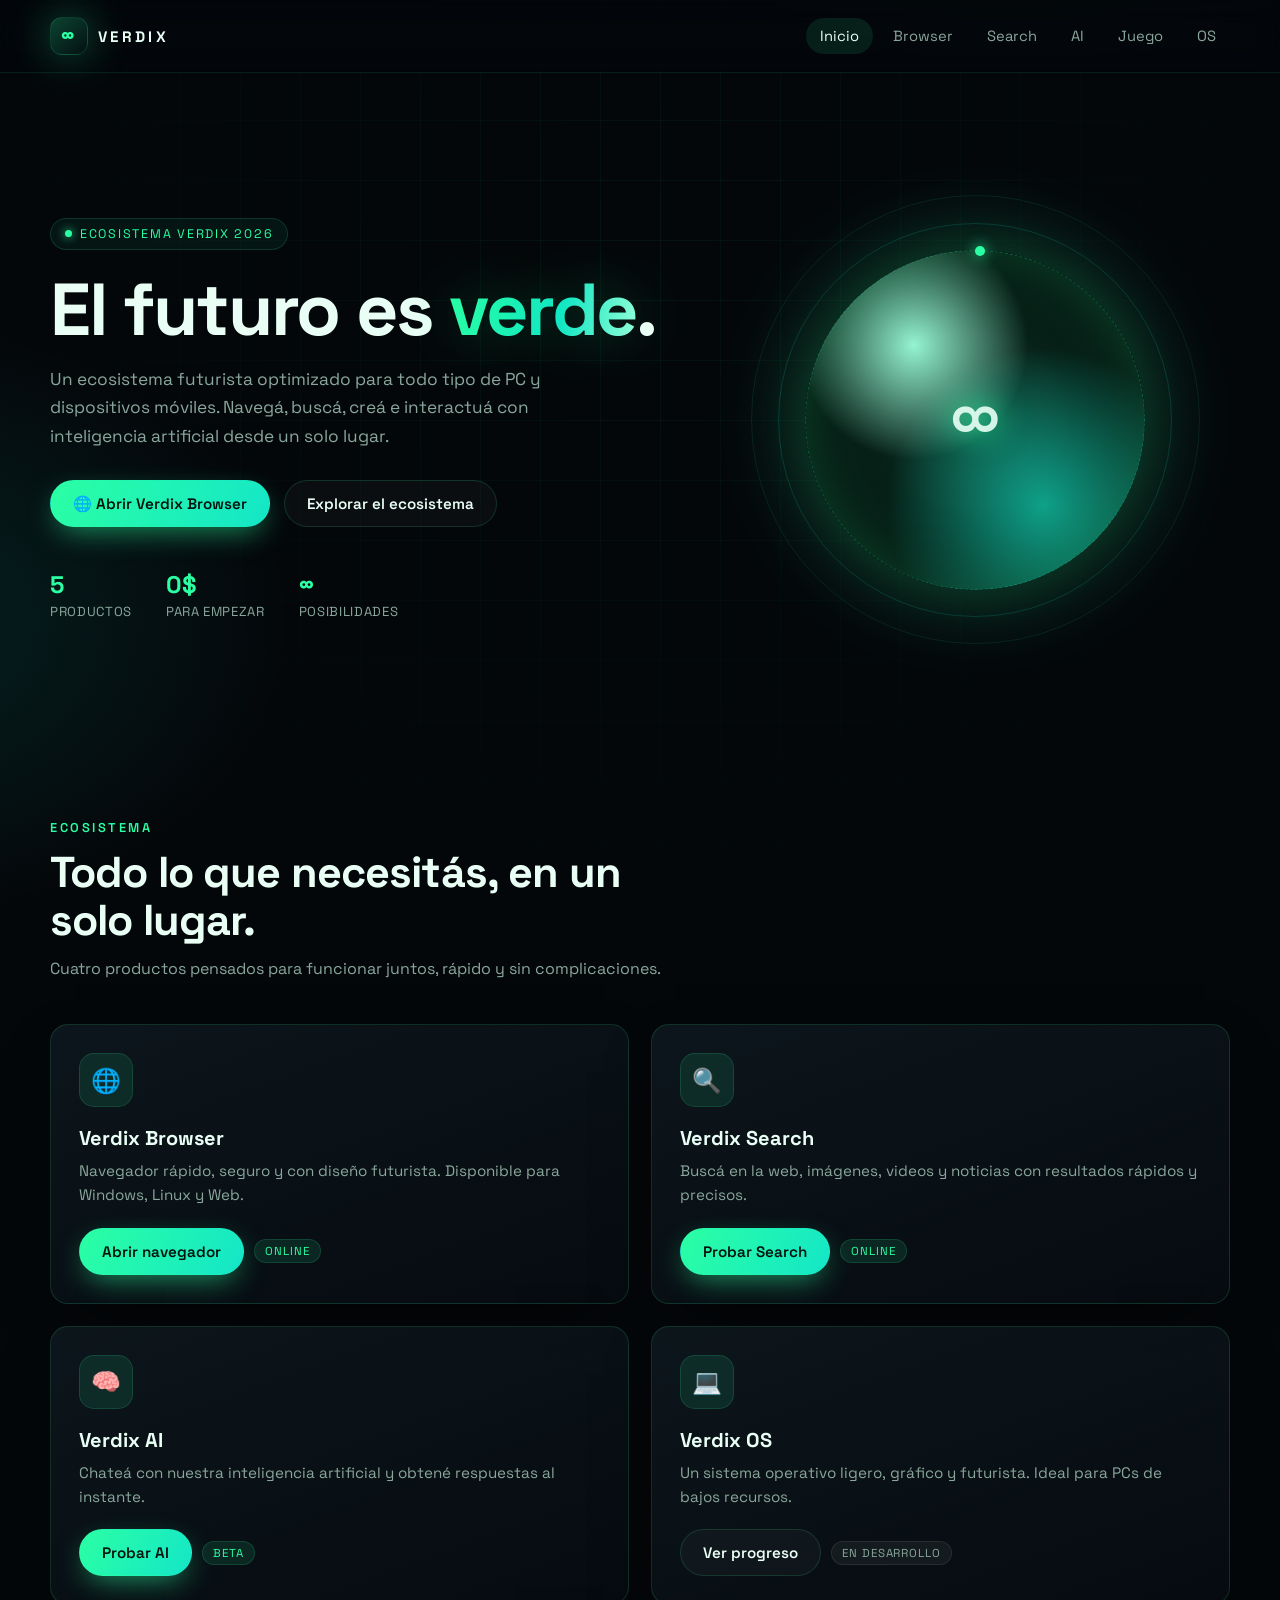
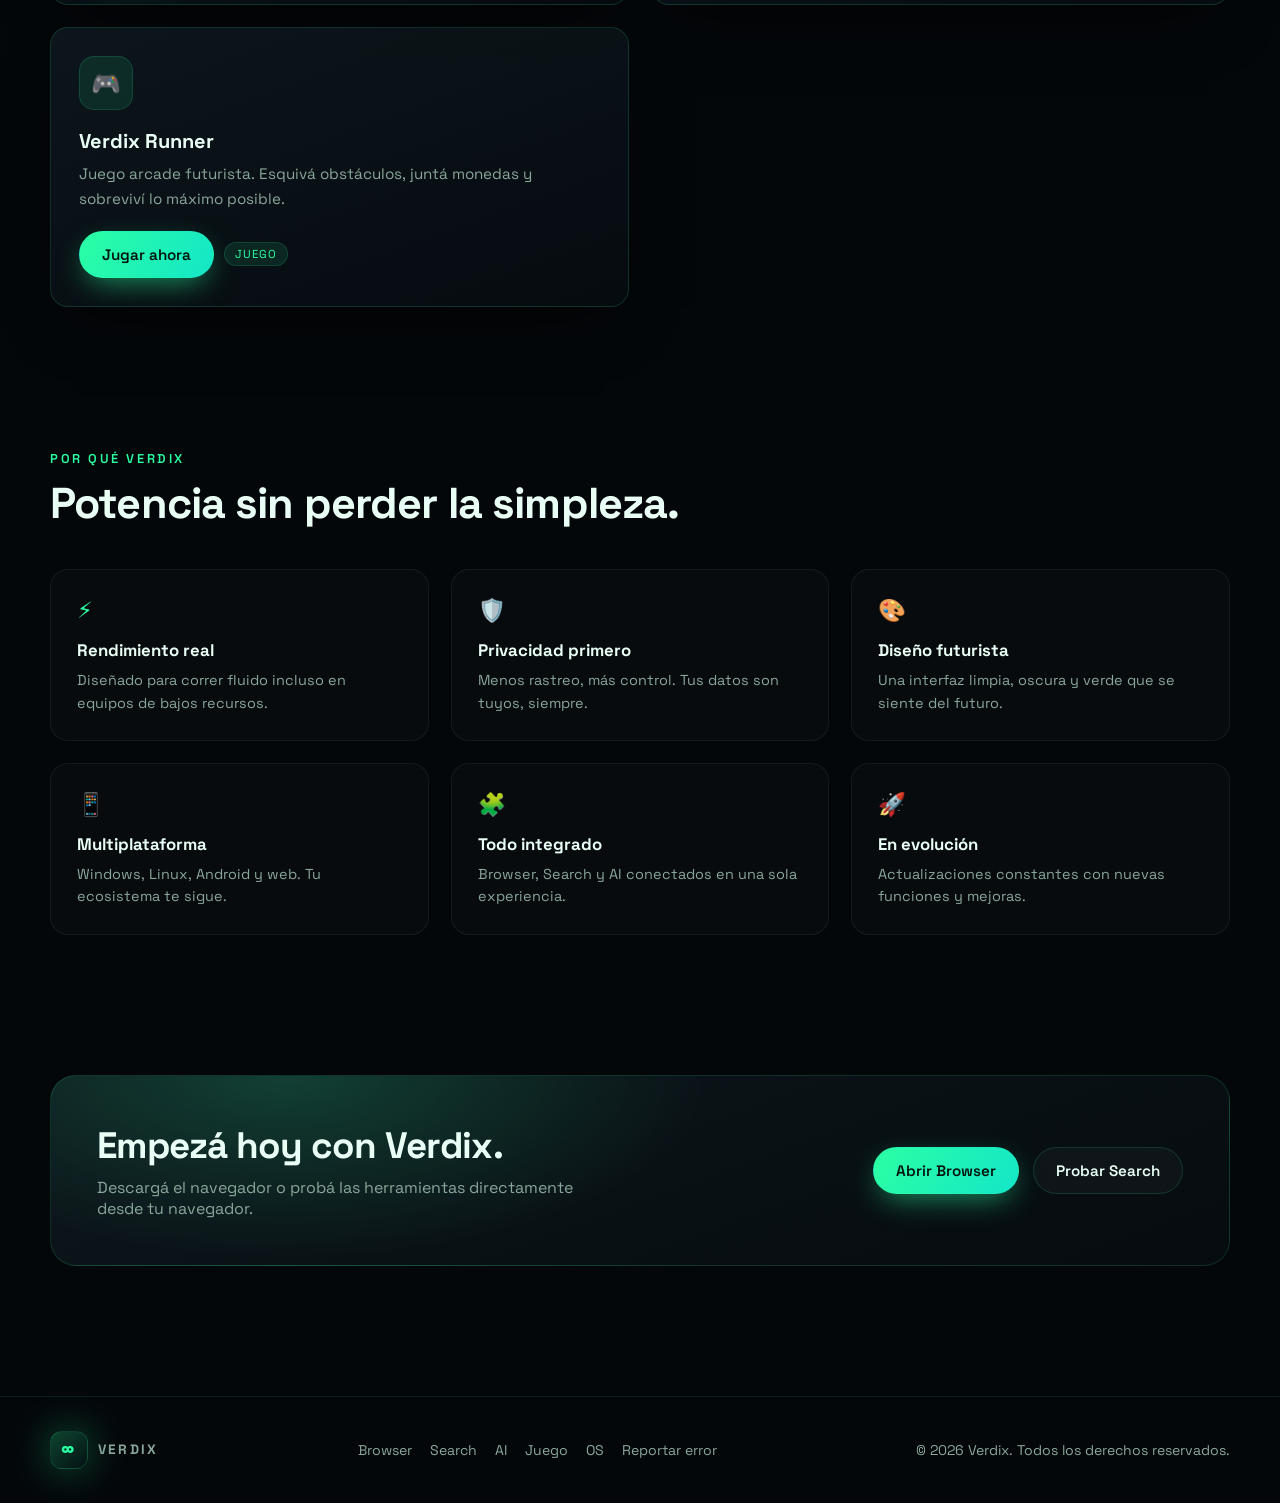
==== web/apk/index.html @ 25b55525 "feat: repositorio inicial del ecosistema Verdix Estructura de monorepo: - web/ : backend server.py (" ====
<!DOCTYPE html>
<html lang="es">
<head>
  <meta charset="UTF-8" />
  <meta name="viewport" content="width=device-width, initial-scale=1.0" />
  <title>Verdix — El Futuro es Verde</title>
  <meta name="description" content="Verdix es un ecosistema futurista: navegador, buscador, inteligencia artificial y un sistema operativo ligero para cualquier PC." />
  <link rel="preconnect" href="https://fonts.googleapis.com" />
  <link rel="preconnect" href="https://fonts.gstatic.com" crossorigin />
  <link href="https://fonts.googleapis.com/css2?family=Space+Grotesk:wght@400;500;600;700&display=swap" rel="stylesheet" />
  <link rel="stylesheet" href="assets/css/style.css" />
</head>
<body>
  <header class="site-header">
    <div class="wrap header-inner">
      <a class="brand" href="index.html">
        <span class="brand-mark">∞</span>
        VERDIX
      </a>
      <button class="nav-toggle" aria-label="Abrir menú" aria-expanded="false">☰</button>
      <nav class="nav">
        <a href="index.html" class="active">Inicio</a>
        <a href="browser.html">Browser</a>
        <a href="search.html">Search</a>
        <a href="ai.html">AI</a>
        <a href="juego/index.html">Juego</a>
        <a href="#os">OS</a>
      </nav>
    </div>
  </header>

  <main>
    <section class="hero">
      <div class="wrap hero-grid">
        <div>
          <span class="badge"><span class="dot"></span> Ecosistema Verdix 2026</span>
          <h1>El futuro es <span class="grad">verde</span>.</h1>
          <p class="lead">
            Un ecosistema futurista optimizado para todo tipo de PC y dispositivos móviles.
            Navegá, buscá, creá e interactuá con inteligencia artificial desde un solo lugar.
          </p>
          <div class="hero-actions">
            <a class="btn btn-primary" href="browser.html">🌐 Abrir Verdix Browser</a>
            <a class="btn btn-ghost" href="#ecosistema">Explorar el ecosistema</a>
          </div>
          <div class="hero-stats">
            <div class="stat"><b>5</b><span>PRODUCTOS</span></div>
            <div class="stat"><b>0$</b><span>PARA EMPEZAR</span></div>
            <div class="stat"><b>∞</b><span>POSIBILIDADES</span></div>
          </div>
        </div>

        <div class="orb-wrap" aria-hidden="true">
          <div class="orb">
            <div class="ring r1"><span class="sat"></span></div>
            <div class="ring r2"></div>
            <div class="ring r3"></div>
          </div>
        </div>
      </div>
    </section>

    <section id="ecosistema">
      <div class="wrap">
        <div class="section-head reveal">
          <span class="eyebrow">Ecosistema</span>
          <h2>Todo lo que necesitás, en un solo lugar.</h2>
          <p>Cuatro productos pensados para funcionar juntos, rápido y sin complicaciones.</p>
        </div>

        <div class="grid">
          <article class="card reveal">
            <div class="icon">🌐</div>
            <h3>Verdix Browser</h3>
            <p>Navegador rápido, seguro y con diseño futurista. Disponible para Windows, Linux y Web.</p>
            <div class="card-foot">
              <a class="btn btn-primary" href="browser.html">Abrir navegador</a>
              <span class="tag">Online</span>
            </div>
          </article>

          <article class="card reveal">
            <div class="icon">🔍</div>
            <h3>Verdix Search</h3>
            <p>Buscá en la web, imágenes, videos y noticias con resultados rápidos y precisos.</p>
            <div class="card-foot">
              <a class="btn btn-primary" href="search.html">Probar Search</a>
              <span class="tag">Online</span>
            </div>
          </article>

          <article class="card reveal">
            <div class="icon">🧠</div>
            <h3>Verdix AI</h3>
            <p>Chateá con nuestra inteligencia artificial y obtené respuestas al instante.</p>
            <div class="card-foot">
              <a class="btn btn-primary" href="ai.html">Probar AI</a>
              <span class="tag">Beta</span>
            </div>
          </article>

          <article class="card reveal" id="os">
            <div class="icon">💻</div>
            <h3>Verdix OS</h3>
            <p>Un sistema operativo ligero, gráfico y futurista. Ideal para PCs de bajos recursos.</p>
            <div class="card-foot">
              <a class="btn btn-ghost" href="#os">Ver progreso</a>
              <span class="tag soon">En desarrollo</span>
            </div>
          </article>

          <article class="card reveal">
            <div class="icon">🎮</div>
            <h3>Verdix Runner</h3>
            <p>Juego arcade futurista. Esquivá obstáculos, juntá monedas y sobreviví lo máximo posible.</p>
            <div class="card-foot">
              <a class="btn btn-primary" href="juego/index.html">Jugar ahora</a>
              <span class="tag">Juego</span>
            </div>
          </article>
        </div>
      </div>
    </section>

    <section>
      <div class="wrap">
        <div class="section-head reveal">
          <span class="eyebrow">Por qué Verdix</span>
          <h2>Potencia sin perder la simpleza.</h2>
        </div>
        <div class="features">
          <div class="feature reveal">
            <div class="icon">⚡</div>
            <h4>Rendimiento real</h4>
            <p>Diseñado para correr fluido incluso en equipos de bajos recursos.</p>
          </div>
          <div class="feature reveal">
            <div class="icon">🛡️</div>
            <h4>Privacidad primero</h4>
            <p>Menos rastreo, más control. Tus datos son tuyos, siempre.</p>
          </div>
          <div class="feature reveal">
            <div class="icon">🎨</div>
            <h4>Diseño futurista</h4>
            <p>Una interfaz limpia, oscura y verde que se siente del futuro.</p>
          </div>
          <div class="feature reveal">
            <div class="icon">📱</div>
            <h4>Multiplataforma</h4>
            <p>Windows, Linux, Android y web. Tu ecosistema te sigue.</p>
          </div>
          <div class="feature reveal">
            <div class="icon">🧩</div>
            <h4>Todo integrado</h4>
            <p>Browser, Search y AI conectados en una sola experiencia.</p>
          </div>
          <div class="feature reveal">
            <div class="icon">🚀</div>
            <h4>En evolución</h4>
            <p>Actualizaciones constantes con nuevas funciones y mejoras.</p>
          </div>
        </div>
      </div>
    </section>

    <section>
      <div class="wrap">
        <div class="cta-band reveal">
          <div>
            <h2>Empezá hoy con Verdix.</h2>
            <p>Descargá el navegador o probá las herramientas directamente desde tu navegador.</p>
          </div>
          <div class="hero-actions" style="margin-top:0">
            <a class="btn btn-primary" href="browser.html">Abrir Browser</a>
            <a class="btn btn-ghost" href="search.html">Probar Search</a>
          </div>
        </div>
      </div>
    </section>
  </main>

  <footer class="site-footer">
    <div class="wrap footer-inner">
      <a class="brand" href="index.html"><span class="brand-mark">∞</span> VERDIX</a>
      <div class="footer-links">
        <a href="browser.html">Browser</a>
        <a href="search.html">Search</a>
        <a href="ai.html">AI</a>
        <a href="juego/index.html">Juego</a>
        <a href="#os">OS</a>
        <a href="mailto:zaye20122016@gmail.com">Reportar error</a>
      </div>
      <span>© <span data-year>2026</span> Verdix. Todos los derechos reservados.</span>
    </div>
  </footer>

  <script src="assets/js/app.js"></script>
</body>
</html>
---- web/apk/assets/css/style.css ----
:root {
  --bg: #04070a;
  --bg-soft: #080d12;
  --panel: rgba(12, 20, 26, 0.72);
  --panel-border: rgba(60, 255, 160, 0.14);
  --green: #2bffa3;
  --green-2: #14e6c8;
  --green-deep: #0b7a52;
  --text: #e9fff5;
  --muted: #8aa79b;
  --danger: #ff5c7a;
  --radius: 18px;
  --max: 1180px;
  --shadow: 0 24px 60px -24px rgba(0, 0, 0, 0.9);
  --glow: 0 0 40px rgba(43, 255, 163, 0.35);
  --font: "Space Grotesk", ui-sans-serif, system-ui, -apple-system, "Segoe UI", sans-serif;
}

* {
  box-sizing: border-box;
  margin: 0;
  padding: 0;
}

html {
  scroll-behavior: smooth;
}

body {
  min-height: 100vh;
  font-family: var(--font);
  color: var(--text);
  background:
    radial-gradient(900px 600px at 80% -10%, rgba(43, 255, 163, 0.16), transparent 60%),
    radial-gradient(700px 500px at -10% 20%, rgba(20, 230, 200, 0.12), transparent 60%),
    var(--bg);
  overflow-x: hidden;
  -webkit-font-smoothing: antialiased;
}

body::before {
  content: "";
  position: fixed;
  inset: 0;
  pointer-events: none;
  z-index: 0;
  background-image:
    linear-gradient(rgba(43, 255, 163, 0.05) 1px, transparent 1px),
    linear-gradient(90deg, rgba(43, 255, 163, 0.05) 1px, transparent 1px);
  background-size: 60px 60px;
  mask-image: radial-gradient(circle at 50% 30%, #000 0%, transparent 75%);
}

a {
  color: inherit;
  text-decoration: none;
}

button,
input,
textarea {
  font: inherit;
  color: inherit;
}

.wrap {
  width: min(var(--max), calc(100% - 48px));
  margin-inline: auto;
  position: relative;
  z-index: 1;
}

/* ---------- Header ---------- */
.site-header {
  position: sticky;
  top: 0;
  z-index: 50;
  backdrop-filter: blur(16px);
  background: rgba(4, 7, 10, 0.7);
  border-bottom: 1px solid rgba(43, 255, 163, 0.1);
}

.header-inner {
  display: flex;
  align-items: center;
  justify-content: space-between;
  height: 72px;
}

.brand {
  display: inline-flex;
  align-items: center;
  gap: 10px;
  font-weight: 700;
  letter-spacing: 0.22em;
  font-size: 0.95rem;
}

.brand-mark {
  display: grid;
  place-items: center;
  width: 38px;
  height: 38px;
  border-radius: 12px;
  background: linear-gradient(140deg, rgba(43, 255, 163, 0.25), rgba(20, 230, 200, 0.05));
  border: 1px solid var(--panel-border);
  color: var(--green);
  font-size: 1.35rem;
  line-height: 1;
  box-shadow: var(--glow);
}

.nav {
  display: flex;
  align-items: center;
  gap: 6px;
}

.nav a {
  padding: 9px 14px;
  border-radius: 999px;
  color: var(--muted);
  font-size: 0.92rem;
  transition: color 0.2s, background 0.2s;
}

.nav a:hover,
.nav a.active {
  color: var(--text);
  background: rgba(43, 255, 163, 0.1);
}

.nav-toggle {
  display: none;
  background: transparent;
  border: 1px solid var(--panel-border);
  color: var(--text);
  border-radius: 12px;
  width: 42px;
  height: 42px;
  cursor: pointer;
}

/* ---------- Buttons ---------- */
.btn {
  display: inline-flex;
  align-items: center;
  justify-content: center;
  gap: 9px;
  padding: 13px 22px;
  border-radius: 999px;
  border: 1px solid transparent;
  font-weight: 600;
  font-size: 0.95rem;
  cursor: pointer;
  transition: transform 0.18s ease, box-shadow 0.18s ease, background 0.18s ease;
  white-space: nowrap;
}

.btn:active {
  transform: translateY(1px) scale(0.99);
}

.btn-primary {
  background: linear-gradient(120deg, var(--green), var(--green-2));
  color: #03130c;
  box-shadow: 0 10px 30px -8px rgba(43, 255, 163, 0.6);
}

.btn-primary:hover {
  transform: translateY(-2px);
  box-shadow: 0 16px 40px -8px rgba(43, 255, 163, 0.75);
}

.btn-ghost {
  background: rgba(255, 255, 255, 0.03);
  border-color: var(--panel-border);
  color: var(--text);
}

.btn-ghost:hover {
  background: rgba(43, 255, 163, 0.08);
  transform: translateY(-2px);
}

.btn-block {
  width: 100%;
}

/* ---------- Hero ---------- */
.hero {
  position: relative;
  padding: 92px 0 72px;
}

.hero-grid {
  display: grid;
  grid-template-columns: 1.1fr 0.9fr;
  align-items: center;
  gap: 48px;
}

.badge {
  display: inline-flex;
  align-items: center;
  gap: 8px;
  padding: 7px 14px;
  border-radius: 999px;
  border: 1px solid var(--panel-border);
  background: rgba(43, 255, 163, 0.06);
  color: var(--green);
  font-size: 0.78rem;
  letter-spacing: 0.14em;
  text-transform: uppercase;
}

.badge .dot {
  width: 7px;
  height: 7px;
  border-radius: 50%;
  background: var(--green);
  box-shadow: 0 0 10px var(--green);
  animation: pulse 2s infinite;
}

.hero h1 {
  margin: 22px 0 18px;
  font-size: clamp(2.6rem, 6vw, 4.6rem);
  line-height: 1.02;
  letter-spacing: -0.03em;
  font-weight: 700;
}

.hero h1 .grad {
  background: linear-gradient(100deg, var(--green), var(--green-2) 60%, #9dffdc);
  -webkit-background-clip: text;
  background-clip: text;
  color: transparent;
  text-shadow: 0 0 60px rgba(43, 255, 163, 0.3);
}

.hero p.lead {
  max-width: 52ch;
  color: var(--muted);
  font-size: 1.08rem;
  line-height: 1.65;
}

.hero-actions {
  display: flex;
  flex-wrap: wrap;
  gap: 14px;
  margin-top: 30px;
}

.hero-stats {
  display: flex;
  gap: 34px;
  margin-top: 42px;
}

.hero-stats .stat b {
  display: block;
  font-size: 1.5rem;
  color: var(--green);
}

.hero-stats .stat span {
  font-size: 0.82rem;
  color: var(--muted);
  letter-spacing: 0.05em;
}

/* Orb */
.orb-wrap {
  position: relative;
  display: grid;
  place-items: center;
  aspect-ratio: 1;
  min-height: 320px;
}

.orb {
  position: relative;
  width: min(340px, 78%);
  aspect-ratio: 1;
  border-radius: 50%;
  background:
    radial-gradient(circle at 32% 28%, rgba(157, 255, 220, 0.95), transparent 34%),
    radial-gradient(circle at 70% 75%, rgba(20, 230, 200, 0.65), transparent 45%),
    radial-gradient(circle at 50% 50%, #0d3b2b 0%, #04100c 68%);
  box-shadow:
    0 0 90px rgba(43, 255, 163, 0.35),
    inset 0 0 70px rgba(43, 255, 163, 0.25);
  animation: float 7s ease-in-out infinite;
}

.orb::after {
  content: "∞";
  position: absolute;
  inset: 0;
  display: grid;
  place-items: center;
  font-size: 5.5rem;
  color: rgba(233, 255, 245, 0.9);
  text-shadow: 0 0 30px var(--green);
}

.ring {
  position: absolute;
  border: 1px solid rgba(43, 255, 163, 0.22);
  border-radius: 50%;
  inset: 0;
}

.ring.r1 {
  animation: spin 18s linear infinite;
  border-style: dashed;
}

.ring.r2 {
  inset: -8%;
  animation: spin 26s linear infinite reverse;
  border-color: rgba(20, 230, 200, 0.16);
}

.ring.r3 {
  inset: -16%;
  border-color: rgba(43, 255, 163, 0.09);
}

.ring .sat {
  position: absolute;
  top: -5px;
  left: 50%;
  width: 10px;
  height: 10px;
  border-radius: 50%;
  background: var(--green);
  box-shadow: 0 0 14px var(--green);
}

/* ---------- Sections ---------- */
section {
  padding: 70px 0;
}

.section-head {
  max-width: 640px;
  margin-bottom: 42px;
}

.eyebrow {
  color: var(--green);
  font-size: 0.8rem;
  letter-spacing: 0.2em;
  text-transform: uppercase;
  font-weight: 600;
}

.section-head h2 {
  margin-top: 12px;
  font-size: clamp(1.8rem, 3.4vw, 2.7rem);
  letter-spacing: -0.02em;
  line-height: 1.1;
}

.section-head p {
  margin-top: 12px;
  color: var(--muted);
  line-height: 1.6;
}

.grid {
  display: grid;
  grid-template-columns: repeat(2, 1fr);
  gap: 22px;
}

.card {
  position: relative;
  padding: 28px;
  border-radius: var(--radius);
  background: linear-gradient(160deg, rgba(14, 24, 30, 0.9), rgba(6, 12, 16, 0.9));
  border: 1px solid var(--panel-border);
  box-shadow: var(--shadow);
  overflow: hidden;
  transition: transform 0.25s ease, border-color 0.25s ease;
}

.card::before {
  content: "";
  position: absolute;
  inset: 0;
  background: radial-gradient(420px 220px at var(--mx, 50%) var(--my, 0%), rgba(43, 255, 163, 0.14), transparent 70%);
  opacity: 0;
  transition: opacity 0.3s;
  pointer-events: none;
}

.card:hover {
  transform: translateY(-4px);
  border-color: rgba(43, 255, 163, 0.35);
}

.card:hover::before {
  opacity: 1;
}

.card .icon {
  display: grid;
  place-items: center;
  width: 54px;
  height: 54px;
  border-radius: 15px;
  font-size: 1.5rem;
  background: rgba(43, 255, 163, 0.1);
  border: 1px solid var(--panel-border);
  margin-bottom: 18px;
}

.card h3 {
  font-size: 1.25rem;
  margin-bottom: 8px;
}

.card p {
  color: var(--muted);
  font-size: 0.95rem;
  line-height: 1.6;
  min-height: 3em;
}

.card .card-foot {
  display: flex;
  align-items: center;
  flex-wrap: wrap;
  gap: 10px;
  margin-top: 20px;
}

.tag {
  font-size: 0.72rem;
  letter-spacing: 0.08em;
  text-transform: uppercase;
  padding: 4px 10px;
  border-radius: 999px;
  background: rgba(43, 255, 163, 0.1);
  color: var(--green);
  border: 1px solid var(--panel-border);
}

.tag.soon {
  background: rgba(255, 255, 255, 0.05);
  color: var(--muted);
  border-color: rgba(255, 255, 255, 0.08);
}

.card-link {
  margin-left: auto;
  color: var(--green);
  font-weight: 600;
  font-size: 0.9rem;
}

/* Features */
.features {
  display: grid;
  grid-template-columns: repeat(3, 1fr);
  gap: 22px;
}

.feature {
  padding: 26px;
  border-radius: var(--radius);
  border: 1px solid rgba(255, 255, 255, 0.06);
  background: rgba(255, 255, 255, 0.02);
}

.feature .icon {
  color: var(--green);
  font-size: 1.4rem;
  margin-bottom: 14px;
}

.feature h4 {
  font-size: 1.05rem;
  margin-bottom: 8px;
}

.feature p {
  color: var(--muted);
  font-size: 0.9rem;
  line-height: 1.55;
}

/* CTA band */
.cta-band {
  position: relative;
  padding: 46px;
  border-radius: 26px;
  border: 1px solid var(--panel-border);
  background:
    radial-gradient(600px 260px at 20% 0%, rgba(43, 255, 163, 0.18), transparent 70%),
    linear-gradient(160deg, rgba(14, 24, 30, 0.95), rgba(6, 12, 16, 0.95));
  display: flex;
  align-items: center;
  justify-content: space-between;
  gap: 30px;
  flex-wrap: wrap;
  overflow: hidden;
}

.cta-band h2 {
  font-size: clamp(1.6rem, 3vw, 2.3rem);
  letter-spacing: -0.02em;
}

.cta-band p {
  color: var(--muted);
  margin-top: 8px;
  max-width: 50ch;
}

/* ---------- Footer ---------- */
.site-footer {
  margin-top: 60px;
  border-top: 1px solid rgba(43, 255, 163, 0.1);
  padding: 34px 0;
}

.footer-inner {
  display: flex;
  align-items: center;
  justify-content: space-between;
  gap: 18px;
  flex-wrap: wrap;
  color: var(--muted);
  font-size: 0.88rem;
}

.footer-inner .brand {
  letter-spacing: 0.16em;
  font-size: 0.85rem;
}

.footer-links {
  display: flex;
  gap: 18px;
  flex-wrap: wrap;
}

.footer-links a:hover {
  color: var(--green);
}

/* ---------- Tool pages (search / browser / ai) ---------- */
.tool-page {
  padding: 54px 0 80px;
}

.tool-head {
  text-align: center;
  margin-bottom: 34px;
}

.tool-head h1 {
  font-size: clamp(2rem, 4.5vw, 3.2rem);
  letter-spacing: -0.02em;
}

.tool-head p {
  color: var(--muted);
  margin-top: 10px;
}

.panel {
  border-radius: 22px;
  border: 1px solid var(--panel-border);
  background: linear-gradient(160deg, rgba(14, 24, 30, 0.92), rgba(6, 12, 16, 0.92));
  box-shadow: var(--shadow);
  padding: 22px;
}

/* Search */
.search-box {
  display: flex;
  align-items: center;
  gap: 10px;
  padding: 8px 8px 8px 18px;
  border-radius: 999px;
  border: 1px solid var(--panel-border);
  background: rgba(0, 0, 0, 0.35);
  transition: border-color 0.2s, box-shadow 0.2s;
}

.search-box:focus-within {
  border-color: rgba(43, 255, 163, 0.5);
  box-shadow: 0 0 0 4px rgba(43, 255, 163, 0.1);
}

.search-box input {
  flex: 1;
  background: transparent;
  border: none;
  outline: none;
  font-size: 1.05rem;
  padding: 10px 0;
}

.search-box input::placeholder {
  color: #5f7a6f;
}

.tabs {
  display: flex;
  gap: 6px;
  flex-wrap: wrap;
  margin-bottom: 18px;
}

.tab {
  padding: 9px 16px;
  border-radius: 999px;
  border: 1px solid transparent;
  background: transparent;
  color: var(--muted);
  cursor: pointer;
  font-size: 0.9rem;
  transition: all 0.18s;
}

.tab:hover {
  color: var(--text);
}

.tab.active {
  color: #03130c;
  background: linear-gradient(120deg, var(--green), var(--green-2));
  font-weight: 600;
}

.quick-links {
  display: flex;
  flex-wrap: wrap;
  gap: 10px;
  margin-top: 20px;
}

.chip {
  padding: 9px 15px;
  border-radius: 999px;
  border: 1px solid rgba(255, 255, 255, 0.08);
  background: rgba(255, 255, 255, 0.03);
  color: var(--muted);
  font-size: 0.86rem;
  cursor: pointer;
  transition: all 0.18s;
}

.chip:hover {
  color: var(--green);
  border-color: var(--panel-border);
  background: rgba(43, 255, 163, 0.08);
}

.search-note {
  margin-top: 18px;
  color: var(--muted);
  font-size: 0.85rem;
  text-align: center;
}

/* Browser */
.browser-shell {
  padding: 0;
  overflow: hidden;
}

.browser-bar {
  display: flex;
  align-items: center;
  gap: 8px;
  padding: 12px;
  border-bottom: 1px solid rgba(255, 255, 255, 0.06);
  background: rgba(0, 0, 0, 0.3);
}

.dots {
  display: flex;
  gap: 7px;
  padding: 0 6px;
}

.dots i {
  width: 11px;
  height: 11px;
  border-radius: 50%;
  display: block;
}

.dots i:nth-child(1) { background: #ff5f57; }
.dots i:nth-child(2) { background: #febc2e; }
.dots i:nth-child(3) { background: #28c840; }

.browser-bar .url {
  flex: 1;
  display: flex;
  align-items: center;
  gap: 8px;
  padding: 8px 14px;
  border-radius: 999px;
  background: rgba(255, 255, 255, 0.05);
  border: 1px solid rgba(255, 255, 255, 0.06);
}

.browser-bar .url input {
  flex: 1;
  background: transparent;
  border: none;
  outline: none;
  font-size: 0.92rem;
}

.browser-bar .icon-btn {
  display: grid;
  place-items: center;
  width: 38px;
  height: 38px;
  border-radius: 10px;
  border: 1px solid transparent;
  background: transparent;
  color: var(--muted);
  cursor: pointer;
  transition: all 0.18s;
}

.browser-bar .icon-btn:hover {
  color: var(--green);
  background: rgba(43, 255, 163, 0.1);
}

.browser-frame {
  position: relative;
  height: 62vh;
  min-height: 420px;
  background: #02060a;
}

.browser-frame iframe {
  position: absolute;
  inset: 0;
  width: 100%;
  height: 100%;
  border: none;
  background: #fff;
  display: none;
}

.browser-fallback {
  position: absolute;
  inset: 0;
  display: none;
  flex-direction: column;
  align-items: center;
  justify-content: center;
  gap: 14px;
  text-align: center;
  padding: 30px;
  color: var(--muted);
}

.browser-fallback.show {
  display: flex;
}

.browser-home {
  position: absolute;
  inset: 0;
  overflow: auto;
  display: grid;
  grid-template-columns: repeat(auto-fit, minmax(130px, 1fr));
  align-content: start;
  gap: 14px;
  padding: 34px;
}

.browser-home a {
  display: flex;
  flex-direction: column;
  align-items: center;
  gap: 10px;
  padding: 22px 12px;
  border-radius: 16px;
  border: 1px solid rgba(255, 255, 255, 0.06);
  background: rgba(255, 255, 255, 0.03);
  transition: all 0.2s;
}

.browser-home a:hover {
  border-color: var(--panel-border);
  background: rgba(43, 255, 163, 0.07);
  transform: translateY(-3px);
}

.browser-home a .ico {
  font-size: 1.6rem;
}

.browser-home a span {
  font-size: 0.88rem;
  color: var(--muted);
}

/* AI chat */
.chat {
  display: flex;
  flex-direction: column;
  height: 62vh;
  min-height: 440px;
}

.chat-log {
  flex: 1;
  overflow-y: auto;
  padding: 10px 6px 20px;
  display: flex;
  flex-direction: column;
  gap: 14px;
}

.msg {
  display: flex;
  gap: 12px;
  max-width: 82%;
  animation: rise 0.25s ease;
}

.msg .avatar {
  flex: none;
  width: 38px;
  height: 38px;
  border-radius: 11px;
  display: grid;
  place-items: center;
  font-size: 1rem;
  background: rgba(43, 255, 163, 0.12);
  border: 1px solid var(--panel-border);
}

.msg .bubble {
  padding: 13px 16px;
  border-radius: 16px;
  background: rgba(255, 255, 255, 0.04);
  border: 1px solid rgba(255, 255, 255, 0.06);
  line-height: 1.6;
  font-size: 0.95rem;
  white-space: pre-wrap;
  word-break: break-word;
}

.msg.user {
  align-self: flex-end;
  flex-direction: row-reverse;
}

.msg.user .avatar {
  background: rgba(20, 230, 200, 0.12);
}

.msg.user .bubble {
  background: linear-gradient(135deg, rgba(43, 255, 163, 0.18), rgba(20, 230, 200, 0.1));
  border-color: rgba(43, 255, 163, 0.25);
}

.msg.error .bubble {
  border-color: rgba(255, 92, 122, 0.4);
  color: #ffc2cd;
}

.chat-input {
  display: flex;
  align-items: flex-end;
  gap: 10px;
  padding-top: 14px;
  border-top: 1px solid rgba(255, 255, 255, 0.06);
}

.chat-input textarea {
  flex: 1;
  resize: none;
  max-height: 140px;
  min-height: 48px;
  padding: 13px 16px;
  border-radius: 14px;
  background: rgba(0, 0, 0, 0.35);
  border: 1px solid var(--panel-border);
  outline: none;
  line-height: 1.4;
  transition: border-color 0.2s, box-shadow 0.2s;
}

.chat-input textarea:focus {
  border-color: rgba(43, 255, 163, 0.5);
  box-shadow: 0 0 0 4px rgba(43, 255, 163, 0.1);
}

.send-btn {
  display: grid;
  place-items: center;
  width: 50px;
  height: 50px;
  flex: none;
  border-radius: 14px;
  border: none;
  background: linear-gradient(120deg, var(--green), var(--green-2));
  color: #03130c;
  font-size: 1.15rem;
  cursor: pointer;
  transition: transform 0.18s, box-shadow 0.18s;
}

.send-btn:hover {
  transform: translateY(-2px);
  box-shadow: 0 10px 26px -8px rgba(43, 255, 163, 0.7);
}

.send-btn:disabled {
  opacity: 0.5;
  cursor: not-allowed;
  transform: none;
}

.typing {
  display: inline-flex;
  gap: 5px;
}

.typing i {
  width: 7px;
  height: 7px;
  border-radius: 50%;
  background: var(--green);
  animation: blink 1.2s infinite;
}

.typing i:nth-child(2) { animation-delay: 0.2s; }
.typing i:nth-child(3) { animation-delay: 0.4s; }

/* ---------- Animations ---------- */
@keyframes float {
  0%, 100% { transform: translateY(0); }
  50% { transform: translateY(-16px); }
}

@keyframes spin {
  to { transform: rotate(360deg); }
}

@keyframes pulse {
  0%, 100% { opacity: 1; }
  50% { opacity: 0.35; }
}

@keyframes blink {
  0%, 100% { opacity: 0.2; }
  50% { opacity: 1; }
}

@keyframes rise {
  from { opacity: 0; transform: translateY(8px); }
  to { opacity: 1; transform: translateY(0); }
}

.reveal {
  opacity: 0;
  transform: translateY(22px);
  transition: opacity 0.6s ease, transform 0.6s ease;
}

.reveal.in {
  opacity: 1;
  transform: none;
}

/* ---------- Responsive ---------- */
@media (max-width: 900px) {
  .hero-grid {
    grid-template-columns: 1fr;
    gap: 30px;
  }

  .orb-wrap {
    order: -1;
    min-height: 260px;
  }

  .grid,
  .features {
    grid-template-columns: 1fr;
  }

  .nav {
    position: fixed;
    top: 72px;
    left: 0;
    right: 0;
    flex-direction: column;
    align-items: stretch;
    gap: 4px;
    padding: 16px 24px 24px;
    background: rgba(4, 7, 10, 0.97);
    border-bottom: 1px solid var(--panel-border);
    transform: translateY(-130%);
    transition: transform 0.28s ease;
  }

  .nav.open {
    transform: none;
  }

  .nav a {
    padding: 13px 16px;
  }

  .nav-toggle {
    display: grid;
    place-items: center;
  }
}

@media (max-width: 560px) {
  .wrap {
    width: calc(100% - 32px);
  }

  .hero {
    padding-top: 60px;
  }

  .hero-stats {
    gap: 22px;
    flex-wrap: wrap;
  }

  .cta-band {
    padding: 30px;
  }

  .browser-home {
    padding: 20px;
  }

  .msg {
    max-width: 92%;
  }
}

@media (prefers-reduced-motion: reduce) {
  *,
  *::before,
  *::after {
    animation-duration: 0.01ms !important;
    animation-iteration-count: 1 !important;
    transition-duration: 0.01ms !important;
  }
}

/* ---------- Verdix Search results ---------- */
.search-status {
  margin-top: 22px;
  padding: 14px 18px;
  border-radius: 14px;
  border: 1px solid var(--panel-border);
  background: rgba(43, 255, 163, 0.06);
  color: var(--muted);
  font-size: 0.92rem;
  text-align: center;
}

.search-status.is-error {
  border-color: rgba(255, 92, 122, 0.4);
  background: rgba(255, 92, 122, 0.08);
  color: var(--danger);
}

.search-results {
  margin-top: 22px;
}

.result-list {
  display: flex;
  flex-direction: column;
  gap: 14px;
}

.result-item {
  padding: 16px 18px;
  border-radius: 14px;
  border: 1px solid rgba(255, 255, 255, 0.06);
  background: rgba(255, 255, 255, 0.02);
  transition: border-color 0.18s, background 0.18s, transform 0.18s;
}

.result-item:hover {
  border-color: var(--panel-border);
  background: rgba(43, 255, 163, 0.05);
  transform: translateY(-1px);
}

.result-url {
  font-size: 0.78rem;
  letter-spacing: 0.02em;
  color: var(--green-deep);
  margin-bottom: 4px;
  word-break: break-all;
}

.result-title {
  display: block;
  font-size: 1.08rem;
  font-weight: 600;
  color: var(--text);
  line-height: 1.35;
}

.result-title:hover {
  color: var(--green);
}

.result-desc {
  margin-top: 6px;
  font-size: 0.9rem;
  color: var(--muted);
  line-height: 1.5;
}

.result-images {
  display: grid;
  grid-template-columns: repeat(auto-fill, minmax(150px, 1fr));
  gap: 12px;
}

.result-image {
  display: flex;
  flex-direction: column;
  border-radius: 12px;
  overflow: hidden;
  border: 1px solid rgba(255, 255, 255, 0.06);
  background: rgba(255, 255, 255, 0.02);
  transition: border-color 0.18s, transform 0.18s;
}

.result-image:hover {
  border-color: var(--panel-border);
  transform: translateY(-2px);
}

.result-image img {
  width: 100%;
  height: 120px;
  object-fit: cover;
  display: block;
  background: #0a1218;
}

.result-image-meta {
  padding: 8px 10px;
  font-size: 0.78rem;
  color: var(--muted);
  line-height: 1.3;
  display: -webkit-box;
  -webkit-line-clamp: 2;
  -webkit-box-orient: vertical;
  overflow: hidden;
}

.result-video {
  display: flex;
  gap: 14px;
  padding: 12px;
  border-radius: 14px;
  border: 1px solid rgba(255, 255, 255, 0.06);
  background: rgba(255, 255, 255, 0.02);
  transition: border-color 0.18s, background 0.18s, transform 0.18s;
}

.result-video:hover {
  border-color: var(--panel-border);
  background: rgba(43, 255, 163, 0.05);
  transform: translateY(-1px);
}

.result-video-thumb {
  flex: 0 0 160px;
  border-radius: 10px;
  overflow: hidden;
  background: #0a1218;
}

.result-video-thumb img {
  width: 100%;
  height: 90px;
  object-fit: cover;
  display: block;
}

.result-video-body {
  min-width: 0;
  display: flex;
  flex-direction: column;
  justify-content: center;
}

@media (max-width: 600px) {
  .result-video {
    flex-direction: column;
  }

  .result-video-thumb {
    flex-basis: auto;
  }

  .result-video-thumb img {
    height: 160px;
  }

  .result-images {
    grid-template-columns: repeat(auto-fill, minmax(120px, 1fr));
  }
}
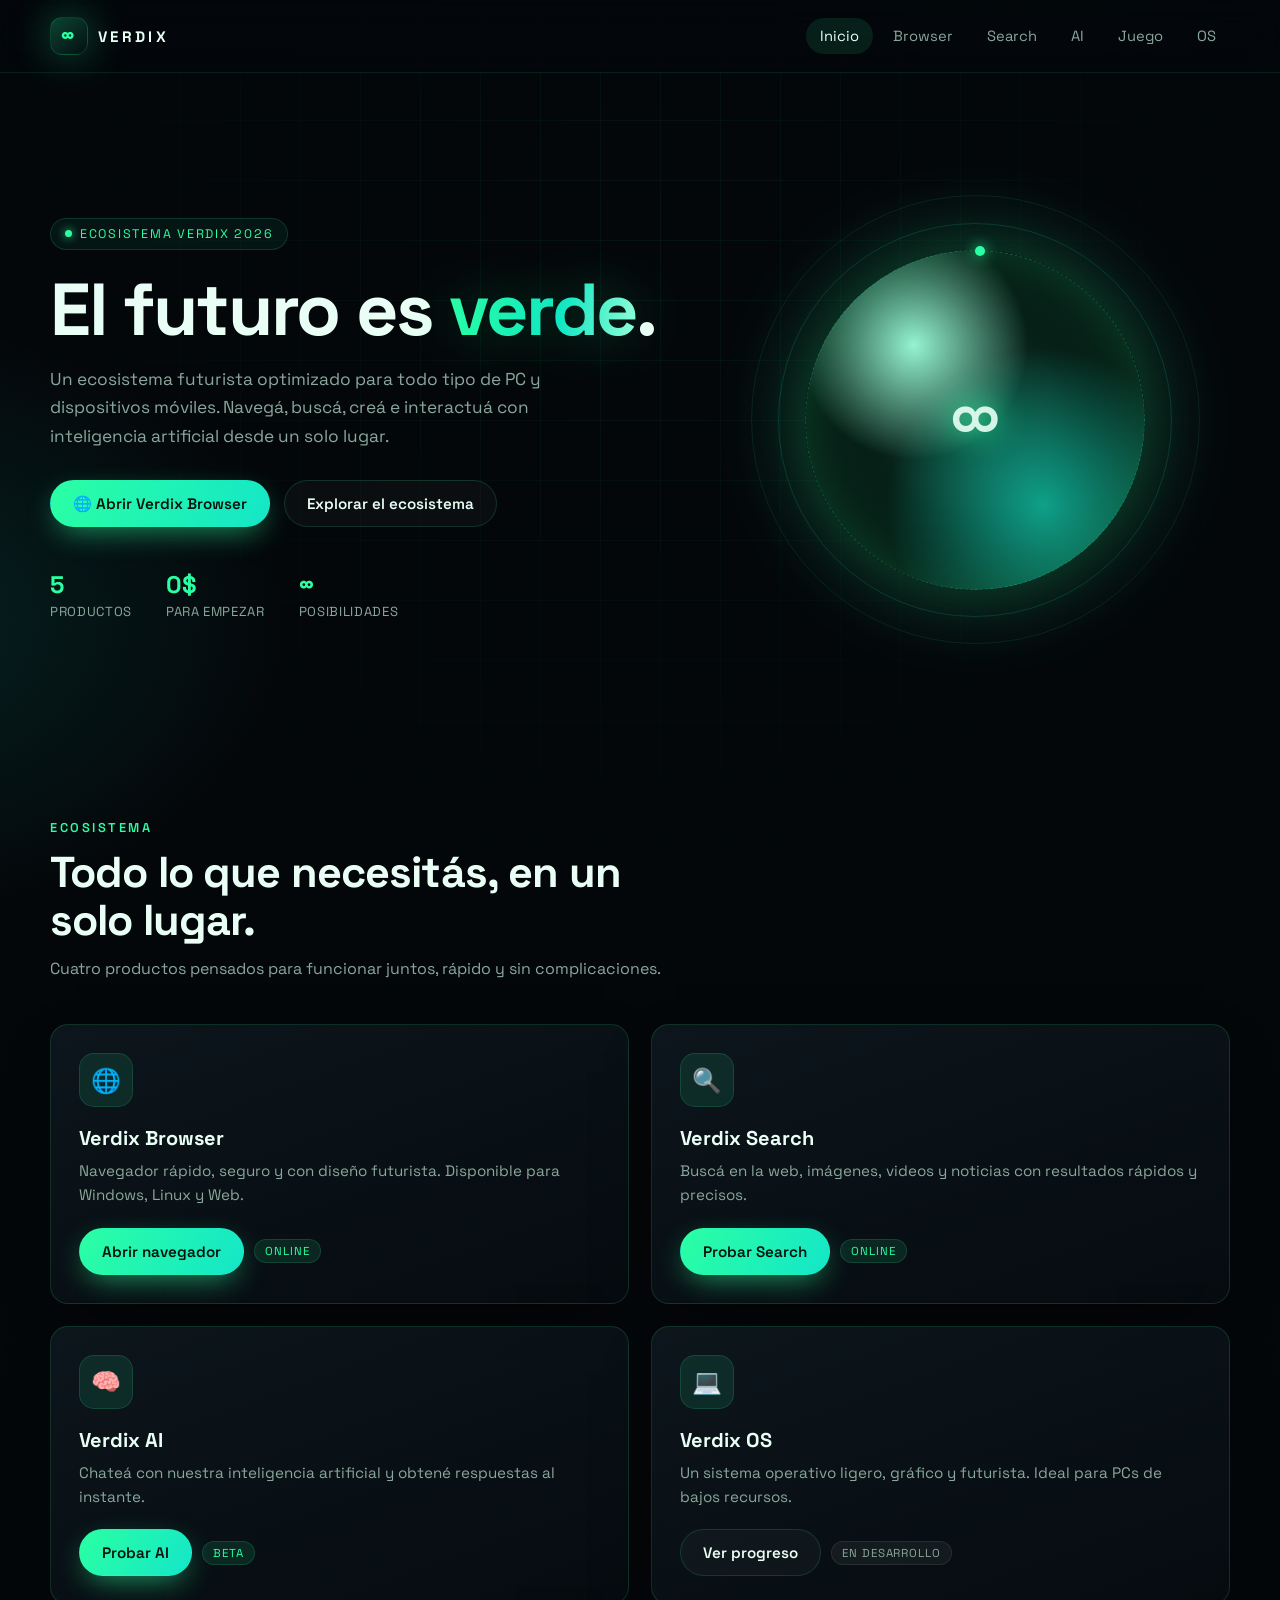
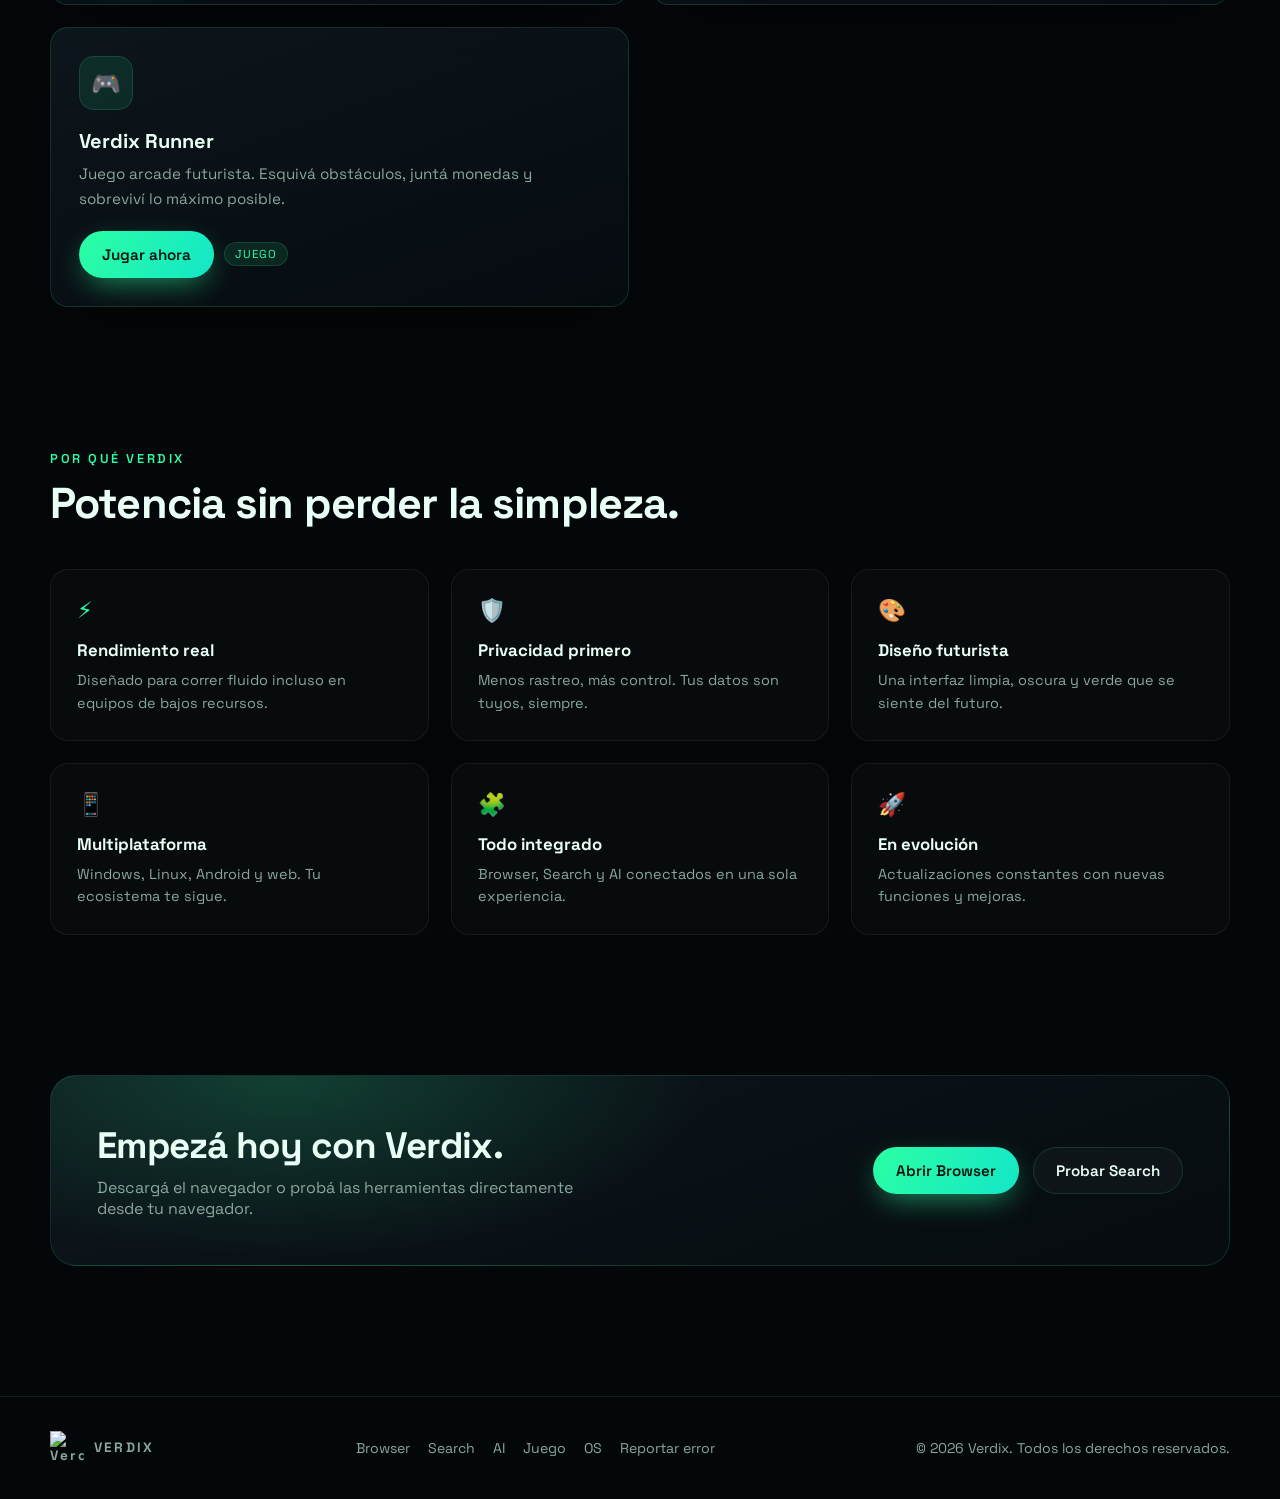
==== commit 431e8fa5: "api: mover funciones a la raiz del repo (raiz = functions, web/ = estatico)" ====
--- a/web/apk/index.html
+++ b/web/apk/index.html
@@ -9,6 +9,7 @@
   <link rel="preconnect" href="https://fonts.gstatic.com" crossorigin />
   <link href="https://fonts.googleapis.com/css2?family=Space+Grotesk:wght@400;500;600;700&display=swap" rel="stylesheet" />
   <link rel="stylesheet" href="assets/css/style.css" />
+  <link rel="stylesheet" href="assets/css/verdix-delights.css" />
 </head>
 <body>
   <header class="site-header">
@@ -181,7 +182,7 @@
 
   <footer class="site-footer">
     <div class="wrap footer-inner">
-      <a class="brand" href="index.html"><span class="brand-mark">∞</span> VERDIX</a>
+      <a class="brand" href="index.html"><img class="brand-logo" src="/assets/icons/nox-infinity.svg" alt="Verdix" width="34" height="34" decoding="async"> VERDIX</a>
       <div class="footer-links">
         <a href="browser.html">Browser</a>
         <a href="search.html">Search</a>
@@ -195,5 +196,6 @@
   </footer>
 
   <script src="assets/js/app.js"></script>
+  <script src="assets/js/verdix-delights.js" defer></script>
 </body>
 </html>
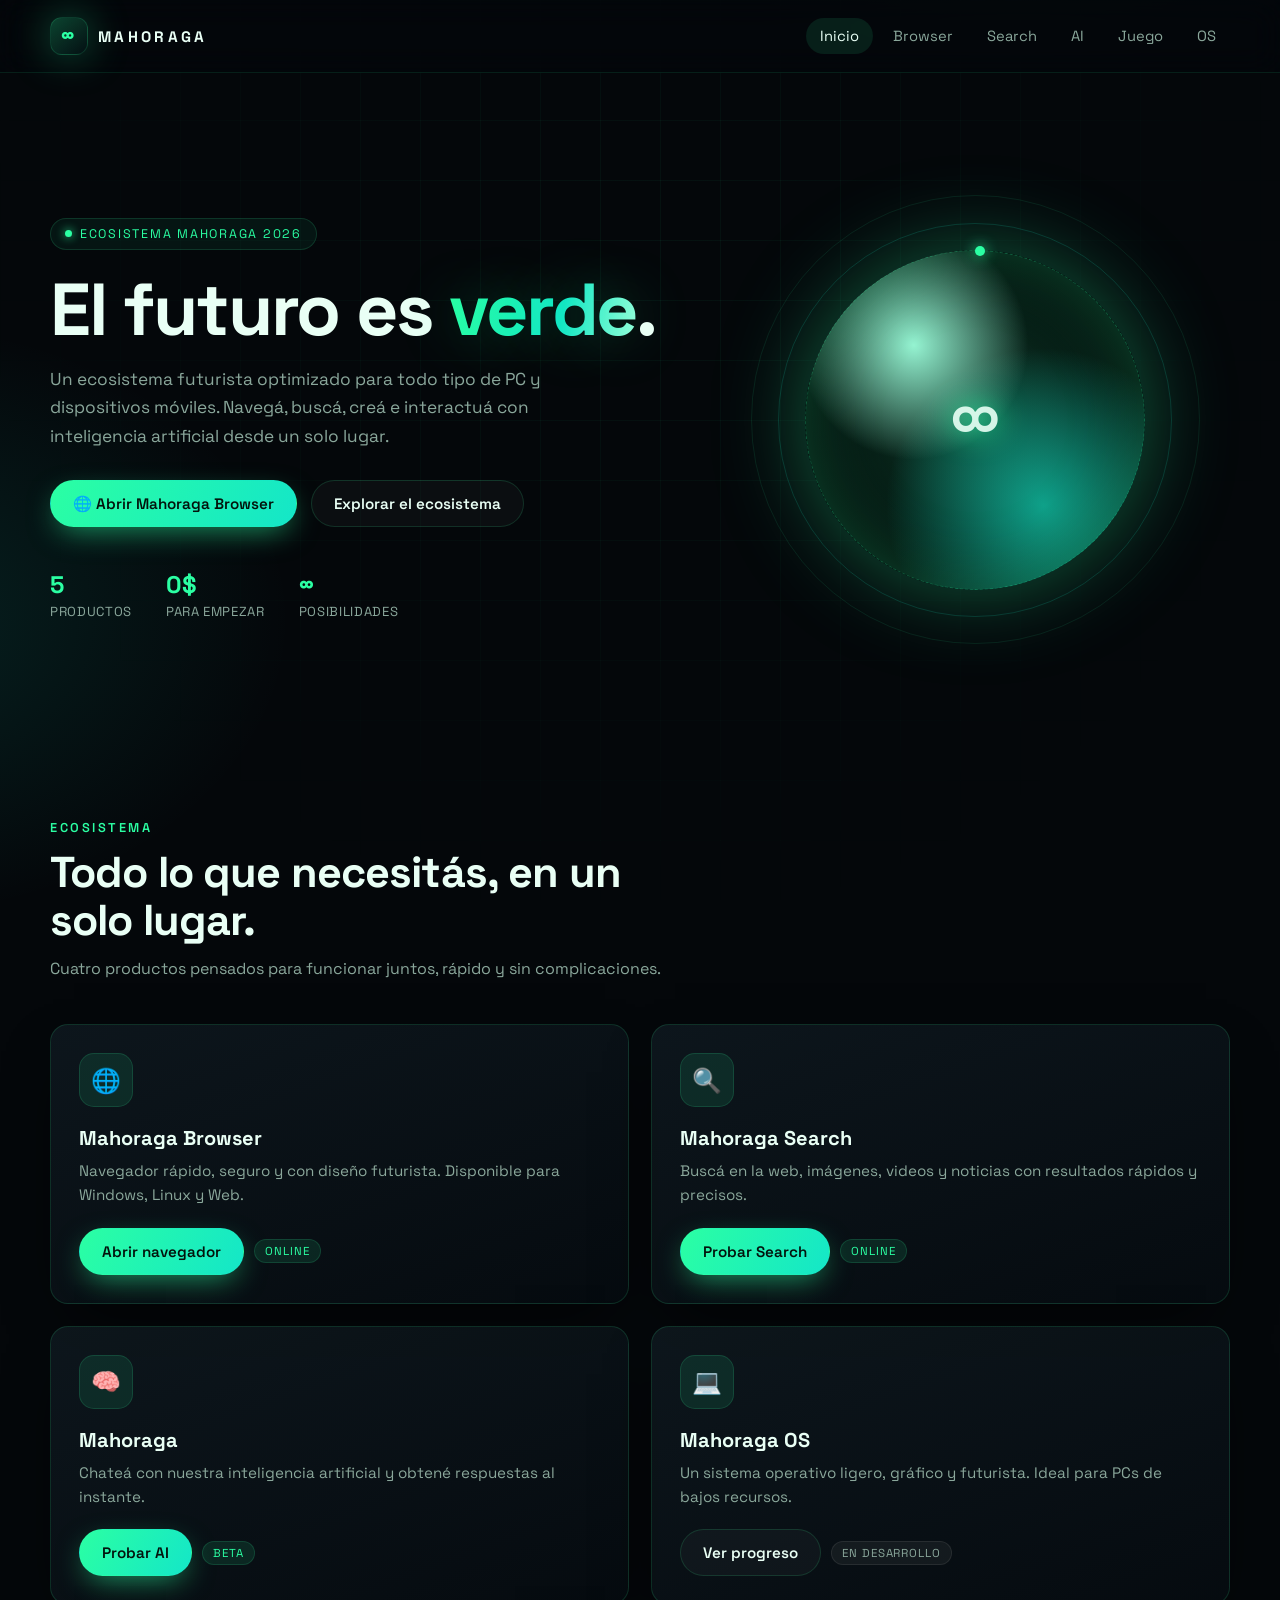
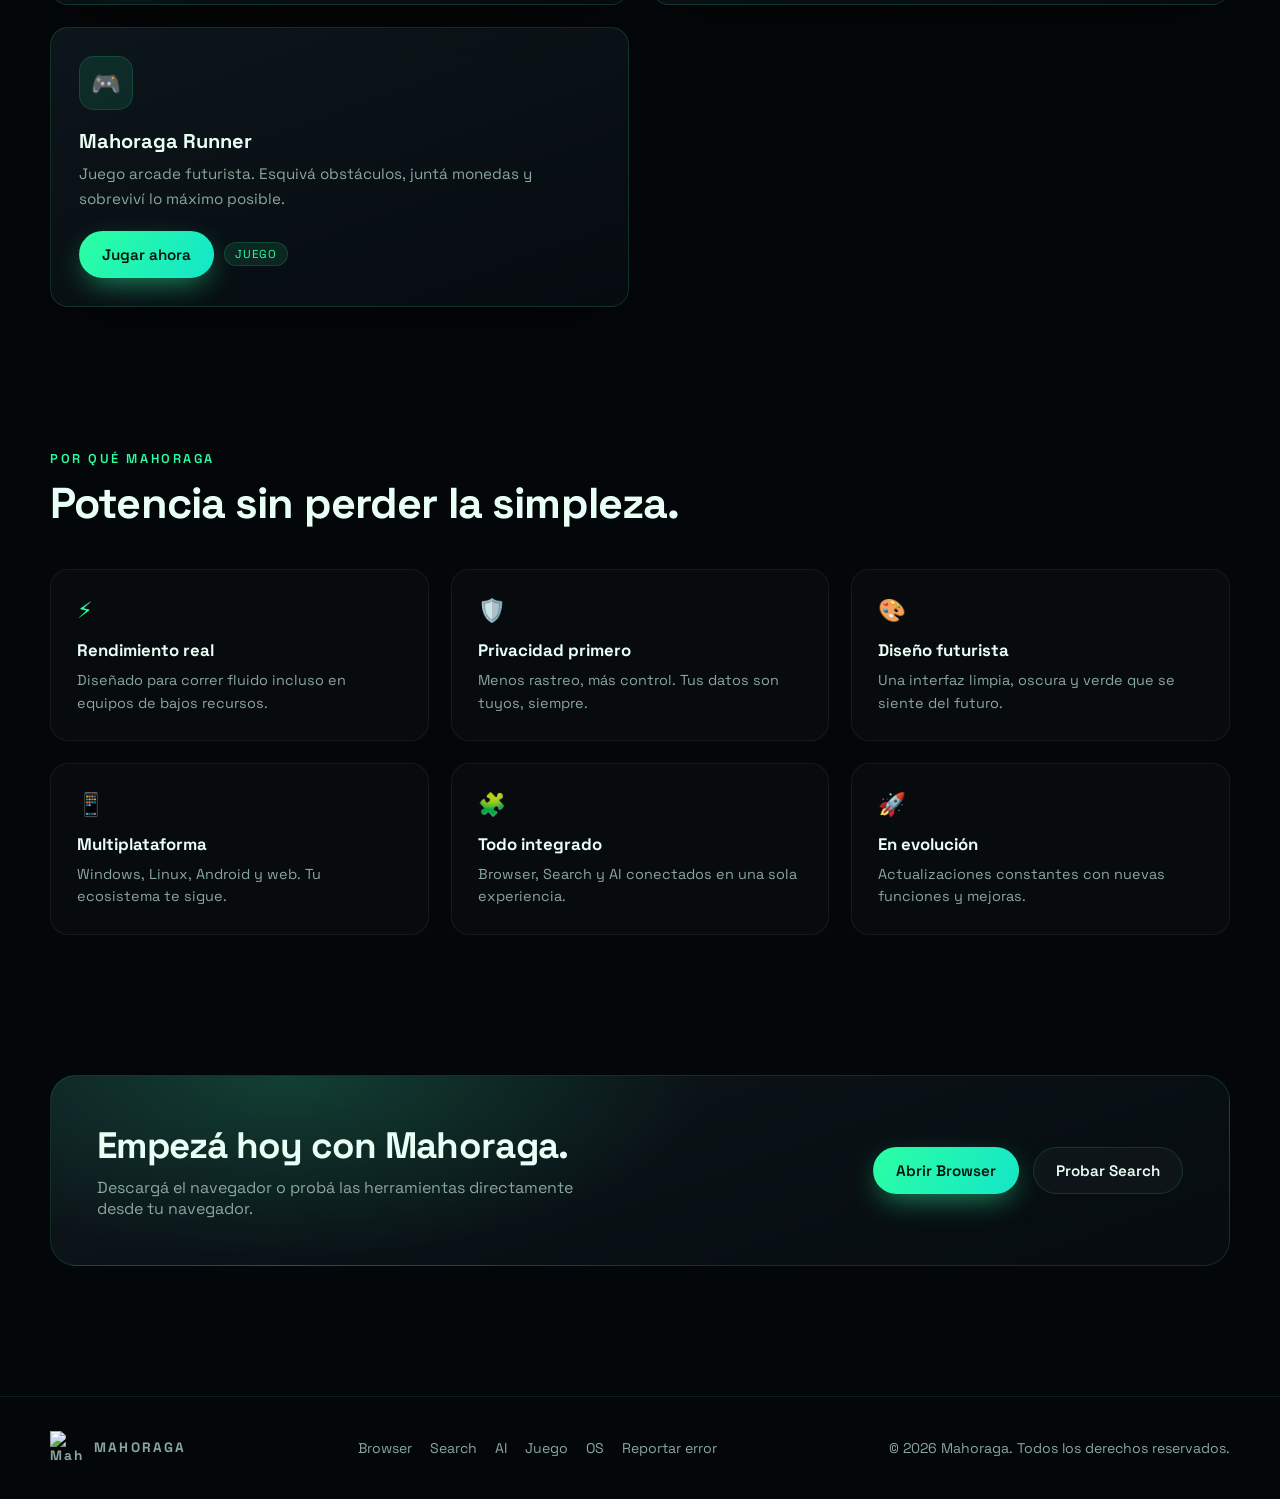
==== commit beb377c8: "branding: ecosistema unificado en MAHORAGA (cambio de planes)" ====
--- a/web/apk/index.html
+++ b/web/apk/index.html
@@ -3,8 +3,8 @@
 <head>
   <meta charset="UTF-8" />
   <meta name="viewport" content="width=device-width, initial-scale=1.0" />
-  <title>Verdix — El Futuro es Verde</title>
-  <meta name="description" content="Verdix es un ecosistema futurista: navegador, buscador, inteligencia artificial y un sistema operativo ligero para cualquier PC." />
+  <title>Mahoraga — El Futuro es Verde</title>
+  <meta name="description" content="Mahoraga es un ecosistema futurista: navegador, buscador, inteligencia artificial y un sistema operativo ligero para cualquier PC." />
   <link rel="preconnect" href="https://fonts.googleapis.com" />
   <link rel="preconnect" href="https://fonts.gstatic.com" crossorigin />
   <link href="https://fonts.googleapis.com/css2?family=Space+Grotesk:wght@400;500;600;700&display=swap" rel="stylesheet" />
@@ -16,7 +16,7 @@
     <div class="wrap header-inner">
       <a class="brand" href="index.html">
         <span class="brand-mark">∞</span>
-        VERDIX
+        MAHORAGA
       </a>
       <button class="nav-toggle" aria-label="Abrir menú" aria-expanded="false">☰</button>
       <nav class="nav">
@@ -34,14 +34,14 @@
     <section class="hero">
       <div class="wrap hero-grid">
         <div>
-          <span class="badge"><span class="dot"></span> Ecosistema Verdix 2026</span>
+          <span class="badge"><span class="dot"></span> Ecosistema Mahoraga 2026</span>
           <h1>El futuro es <span class="grad">verde</span>.</h1>
           <p class="lead">
             Un ecosistema futurista optimizado para todo tipo de PC y dispositivos móviles.
             Navegá, buscá, creá e interactuá con inteligencia artificial desde un solo lugar.
           </p>
           <div class="hero-actions">
-            <a class="btn btn-primary" href="browser.html">🌐 Abrir Verdix Browser</a>
+            <a class="btn btn-primary" href="browser.html">🌐 Abrir Mahoraga Browser</a>
             <a class="btn btn-ghost" href="#ecosistema">Explorar el ecosistema</a>
           </div>
           <div class="hero-stats">
@@ -72,7 +72,7 @@
         <div class="grid">
           <article class="card reveal">
             <div class="icon">🌐</div>
-            <h3>Verdix Browser</h3>
+            <h3>Mahoraga Browser</h3>
             <p>Navegador rápido, seguro y con diseño futurista. Disponible para Windows, Linux y Web.</p>
             <div class="card-foot">
               <a class="btn btn-primary" href="browser.html">Abrir navegador</a>
@@ -82,7 +82,7 @@
 
           <article class="card reveal">
             <div class="icon">🔍</div>
-            <h3>Verdix Search</h3>
+            <h3>Mahoraga Search</h3>
             <p>Buscá en la web, imágenes, videos y noticias con resultados rápidos y precisos.</p>
             <div class="card-foot">
               <a class="btn btn-primary" href="search.html">Probar Search</a>
@@ -92,7 +92,7 @@
 
           <article class="card reveal">
             <div class="icon">🧠</div>
-            <h3>Verdix AI</h3>
+            <h3>Mahoraga</h3>
             <p>Chateá con nuestra inteligencia artificial y obtené respuestas al instante.</p>
             <div class="card-foot">
               <a class="btn btn-primary" href="ai.html">Probar AI</a>
@@ -102,17 +102,17 @@
 
           <article class="card reveal" id="os">
             <div class="icon">💻</div>
-            <h3>Verdix OS</h3>
+            <h3>Mahoraga OS</h3>
             <p>Un sistema operativo ligero, gráfico y futurista. Ideal para PCs de bajos recursos.</p>
             <div class="card-foot">
-              <a class="btn btn-ghost" href="#os">Ver progreso</a>
+              <a class="btn btn-ghost" href="../index.html#os">Ver progreso</a>
               <span class="tag soon">En desarrollo</span>
             </div>
           </article>
 
           <article class="card reveal">
             <div class="icon">🎮</div>
-            <h3>Verdix Runner</h3>
+            <h3>Mahoraga Runner</h3>
             <p>Juego arcade futurista. Esquivá obstáculos, juntá monedas y sobreviví lo máximo posible.</p>
             <div class="card-foot">
               <a class="btn btn-primary" href="juego/index.html">Jugar ahora</a>
@@ -126,7 +126,7 @@
     <section>
       <div class="wrap">
         <div class="section-head reveal">
-          <span class="eyebrow">Por qué Verdix</span>
+          <span class="eyebrow">Por qué Mahoraga</span>
           <h2>Potencia sin perder la simpleza.</h2>
         </div>
         <div class="features">
@@ -168,7 +168,7 @@
       <div class="wrap">
         <div class="cta-band reveal">
           <div>
-            <h2>Empezá hoy con Verdix.</h2>
+            <h2>Empezá hoy con Mahoraga.</h2>
             <p>Descargá el navegador o probá las herramientas directamente desde tu navegador.</p>
           </div>
           <div class="hero-actions" style="margin-top:0">
@@ -182,7 +182,7 @@
 
   <footer class="site-footer">
     <div class="wrap footer-inner">
-      <a class="brand" href="index.html"><img class="brand-logo" src="/assets/icons/nox-infinity.svg" alt="Verdix" width="34" height="34" decoding="async"> VERDIX</a>
+      <a class="brand" href="index.html"><img class="brand-logo" src="/assets/icons/nox-infinity.svg" alt="Mahoraga" width="34" height="34" decoding="async"> MAHORAGA</a>
       <div class="footer-links">
         <a href="browser.html">Browser</a>
         <a href="search.html">Search</a>
@@ -191,7 +191,7 @@
         <a href="#os">OS</a>
         <a href="mailto:zaye20122016@gmail.com">Reportar error</a>
       </div>
-      <span>© <span data-year>2026</span> Verdix. Todos los derechos reservados.</span>
+      <span>© <span data-year>2026</span> Mahoraga. Todos los derechos reservados.</span>
     </div>
   </footer>
 
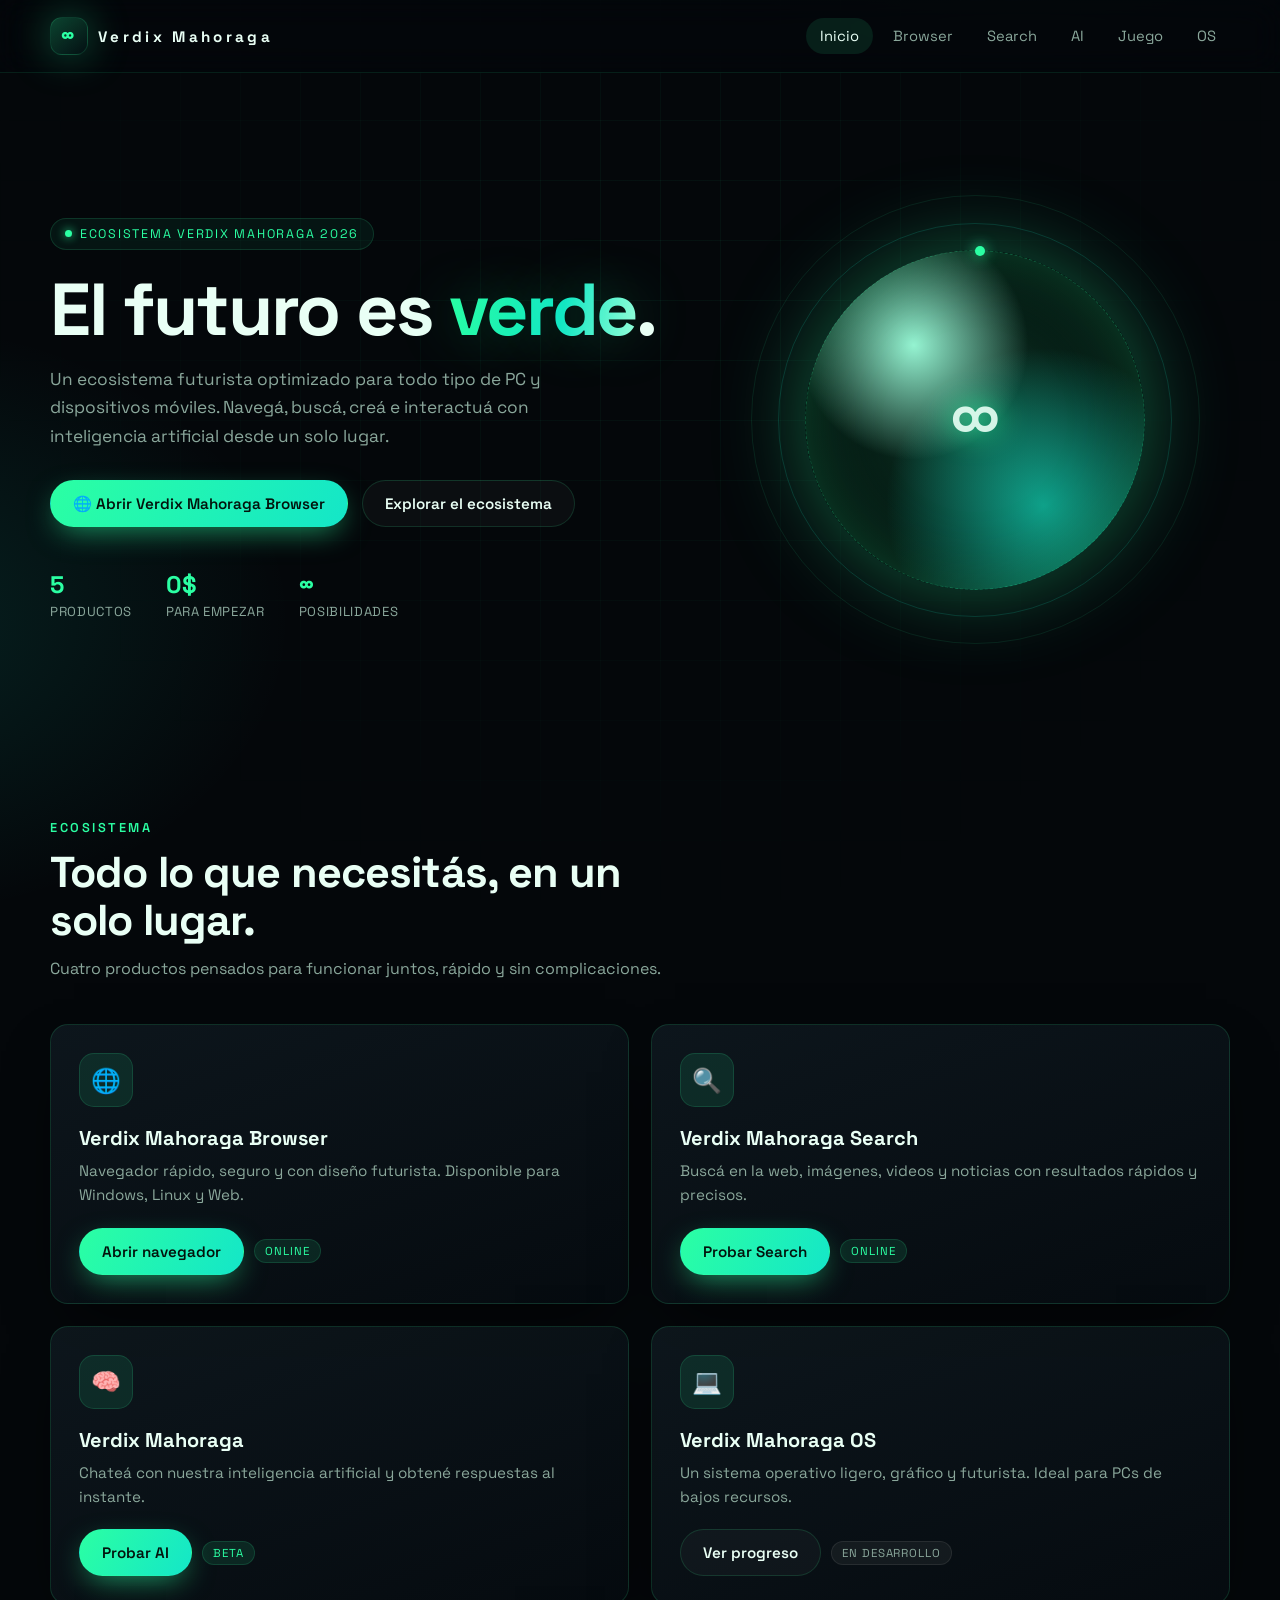
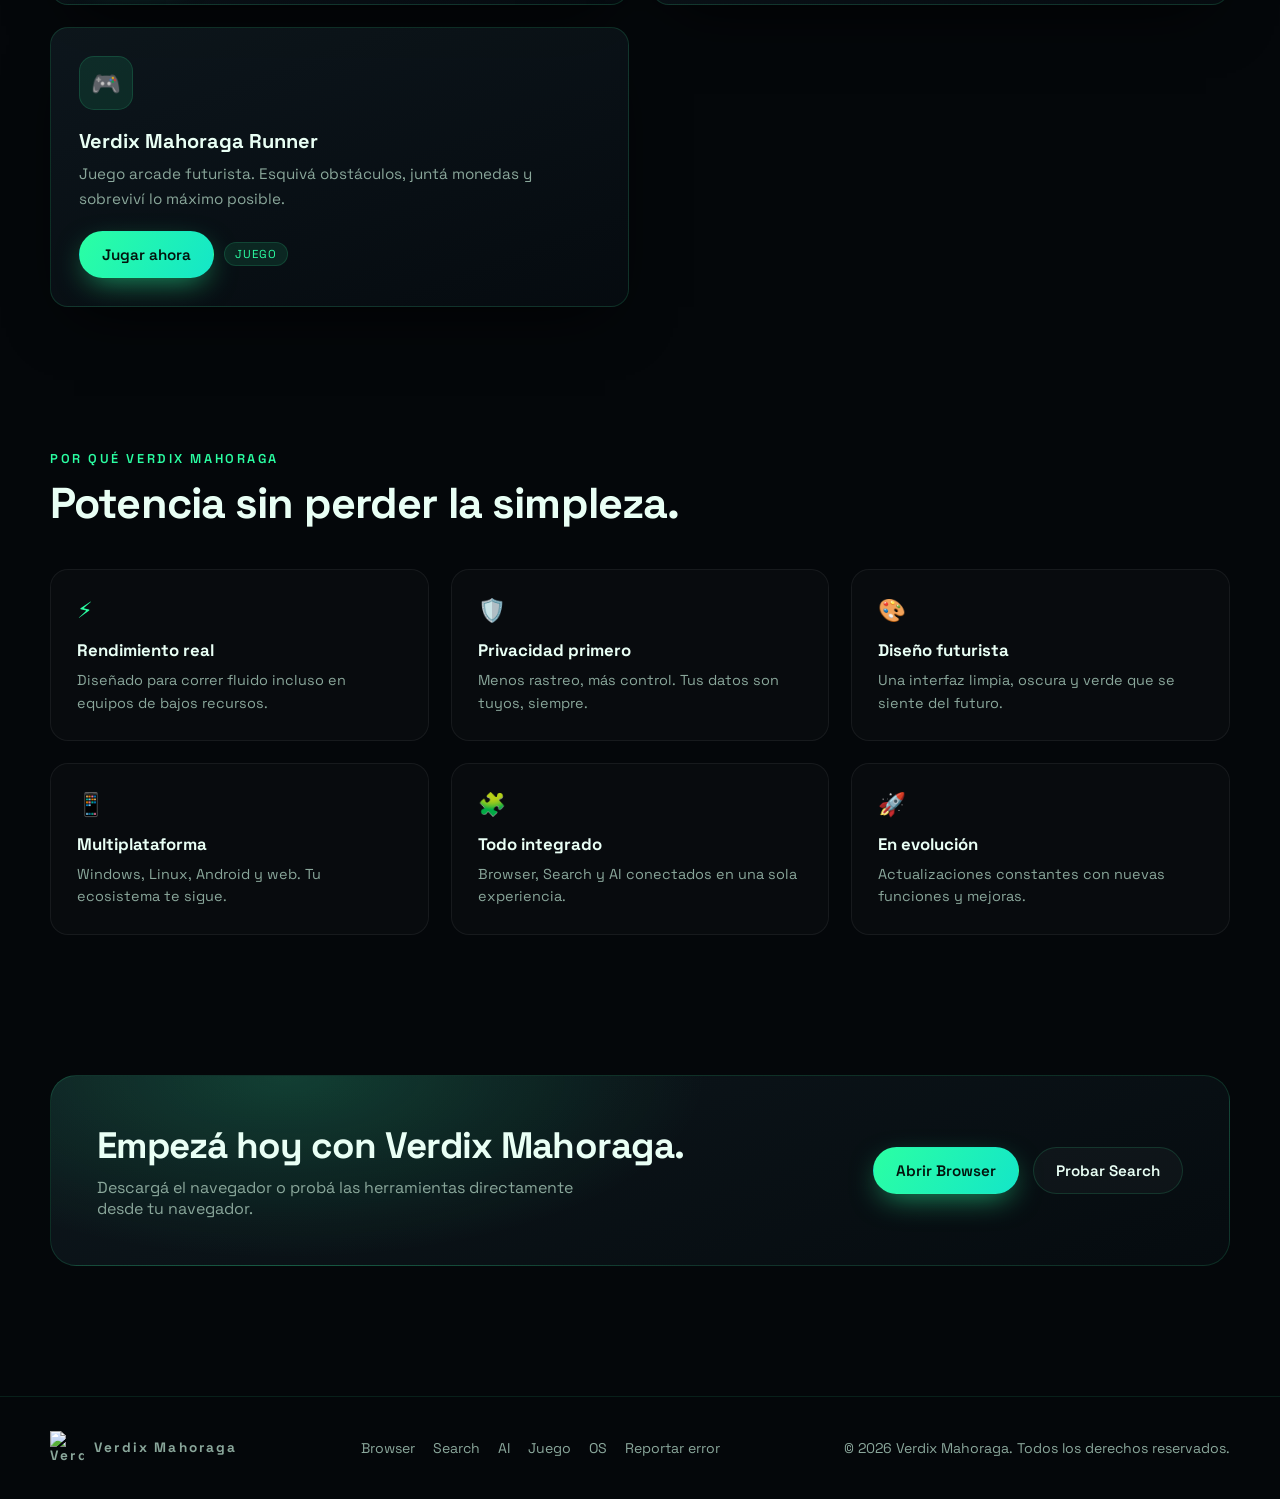
==== commit 6fd674b6: "branding final: todo el ecosistema se llama Verdix Mahoraga" ====
--- a/web/apk/index.html
+++ b/web/apk/index.html
@@ -3,8 +3,8 @@
 <head>
   <meta charset="UTF-8" />
   <meta name="viewport" content="width=device-width, initial-scale=1.0" />
-  <title>Mahoraga — El Futuro es Verde</title>
-  <meta name="description" content="Mahoraga es un ecosistema futurista: navegador, buscador, inteligencia artificial y un sistema operativo ligero para cualquier PC." />
+  <title>Verdix Mahoraga — El Futuro es Verde</title>
+  <meta name="description" content="Verdix Mahoraga es un ecosistema futurista: navegador, buscador, inteligencia artificial y un sistema operativo ligero para cualquier PC." />
   <link rel="preconnect" href="https://fonts.googleapis.com" />
   <link rel="preconnect" href="https://fonts.gstatic.com" crossorigin />
   <link href="https://fonts.googleapis.com/css2?family=Space+Grotesk:wght@400;500;600;700&display=swap" rel="stylesheet" />
@@ -16,7 +16,7 @@
     <div class="wrap header-inner">
       <a class="brand" href="index.html">
         <span class="brand-mark">∞</span>
-        MAHORAGA
+        Verdix Mahoraga
       </a>
       <button class="nav-toggle" aria-label="Abrir menú" aria-expanded="false">☰</button>
       <nav class="nav">
@@ -34,14 +34,14 @@
     <section class="hero">
       <div class="wrap hero-grid">
         <div>
-          <span class="badge"><span class="dot"></span> Ecosistema Mahoraga 2026</span>
+          <span class="badge"><span class="dot"></span> Ecosistema Verdix Mahoraga 2026</span>
           <h1>El futuro es <span class="grad">verde</span>.</h1>
           <p class="lead">
             Un ecosistema futurista optimizado para todo tipo de PC y dispositivos móviles.
             Navegá, buscá, creá e interactuá con inteligencia artificial desde un solo lugar.
           </p>
           <div class="hero-actions">
-            <a class="btn btn-primary" href="browser.html">🌐 Abrir Mahoraga Browser</a>
+            <a class="btn btn-primary" href="browser.html">🌐 Abrir Verdix Mahoraga Browser</a>
             <a class="btn btn-ghost" href="#ecosistema">Explorar el ecosistema</a>
           </div>
           <div class="hero-stats">
@@ -72,7 +72,7 @@
         <div class="grid">
           <article class="card reveal">
             <div class="icon">🌐</div>
-            <h3>Mahoraga Browser</h3>
+            <h3>Verdix Mahoraga Browser</h3>
             <p>Navegador rápido, seguro y con diseño futurista. Disponible para Windows, Linux y Web.</p>
             <div class="card-foot">
               <a class="btn btn-primary" href="browser.html">Abrir navegador</a>
@@ -82,7 +82,7 @@
 
           <article class="card reveal">
             <div class="icon">🔍</div>
-            <h3>Mahoraga Search</h3>
+            <h3>Verdix Mahoraga Search</h3>
             <p>Buscá en la web, imágenes, videos y noticias con resultados rápidos y precisos.</p>
             <div class="card-foot">
               <a class="btn btn-primary" href="search.html">Probar Search</a>
@@ -92,7 +92,7 @@
 
           <article class="card reveal">
             <div class="icon">🧠</div>
-            <h3>Mahoraga</h3>
+            <h3>Verdix Mahoraga</h3>
             <p>Chateá con nuestra inteligencia artificial y obtené respuestas al instante.</p>
             <div class="card-foot">
               <a class="btn btn-primary" href="ai.html">Probar AI</a>
@@ -102,7 +102,7 @@
 
           <article class="card reveal" id="os">
             <div class="icon">💻</div>
-            <h3>Mahoraga OS</h3>
+            <h3>Verdix Mahoraga OS</h3>
             <p>Un sistema operativo ligero, gráfico y futurista. Ideal para PCs de bajos recursos.</p>
             <div class="card-foot">
               <a class="btn btn-ghost" href="../index.html#os">Ver progreso</a>
@@ -112,7 +112,7 @@
 
           <article class="card reveal">
             <div class="icon">🎮</div>
-            <h3>Mahoraga Runner</h3>
+            <h3>Verdix Mahoraga Runner</h3>
             <p>Juego arcade futurista. Esquivá obstáculos, juntá monedas y sobreviví lo máximo posible.</p>
             <div class="card-foot">
               <a class="btn btn-primary" href="juego/index.html">Jugar ahora</a>
@@ -126,7 +126,7 @@
     <section>
       <div class="wrap">
         <div class="section-head reveal">
-          <span class="eyebrow">Por qué Mahoraga</span>
+          <span class="eyebrow">Por qué Verdix Mahoraga</span>
           <h2>Potencia sin perder la simpleza.</h2>
         </div>
         <div class="features">
@@ -168,7 +168,7 @@
       <div class="wrap">
         <div class="cta-band reveal">
           <div>
-            <h2>Empezá hoy con Mahoraga.</h2>
+            <h2>Empezá hoy con Verdix Mahoraga.</h2>
             <p>Descargá el navegador o probá las herramientas directamente desde tu navegador.</p>
           </div>
           <div class="hero-actions" style="margin-top:0">
@@ -182,7 +182,7 @@
 
   <footer class="site-footer">
     <div class="wrap footer-inner">
-      <a class="brand" href="index.html"><img class="brand-logo" src="/assets/icons/nox-infinity.svg" alt="Mahoraga" width="34" height="34" decoding="async"> MAHORAGA</a>
+      <a class="brand" href="index.html"><img class="brand-logo" src="/assets/icons/nox-infinity.svg" alt="Verdix Mahoraga" width="34" height="34" decoding="async"> Verdix Mahoraga</a>
       <div class="footer-links">
         <a href="browser.html">Browser</a>
         <a href="search.html">Search</a>
@@ -191,7 +191,7 @@
         <a href="#os">OS</a>
         <a href="mailto:zaye20122016@gmail.com">Reportar error</a>
       </div>
-      <span>© <span data-year>2026</span> Mahoraga. Todos los derechos reservados.</span>
+      <span>© <span data-year>2026</span> Verdix Mahoraga. Todos los derechos reservados.</span>
     </div>
   </footer>
 
